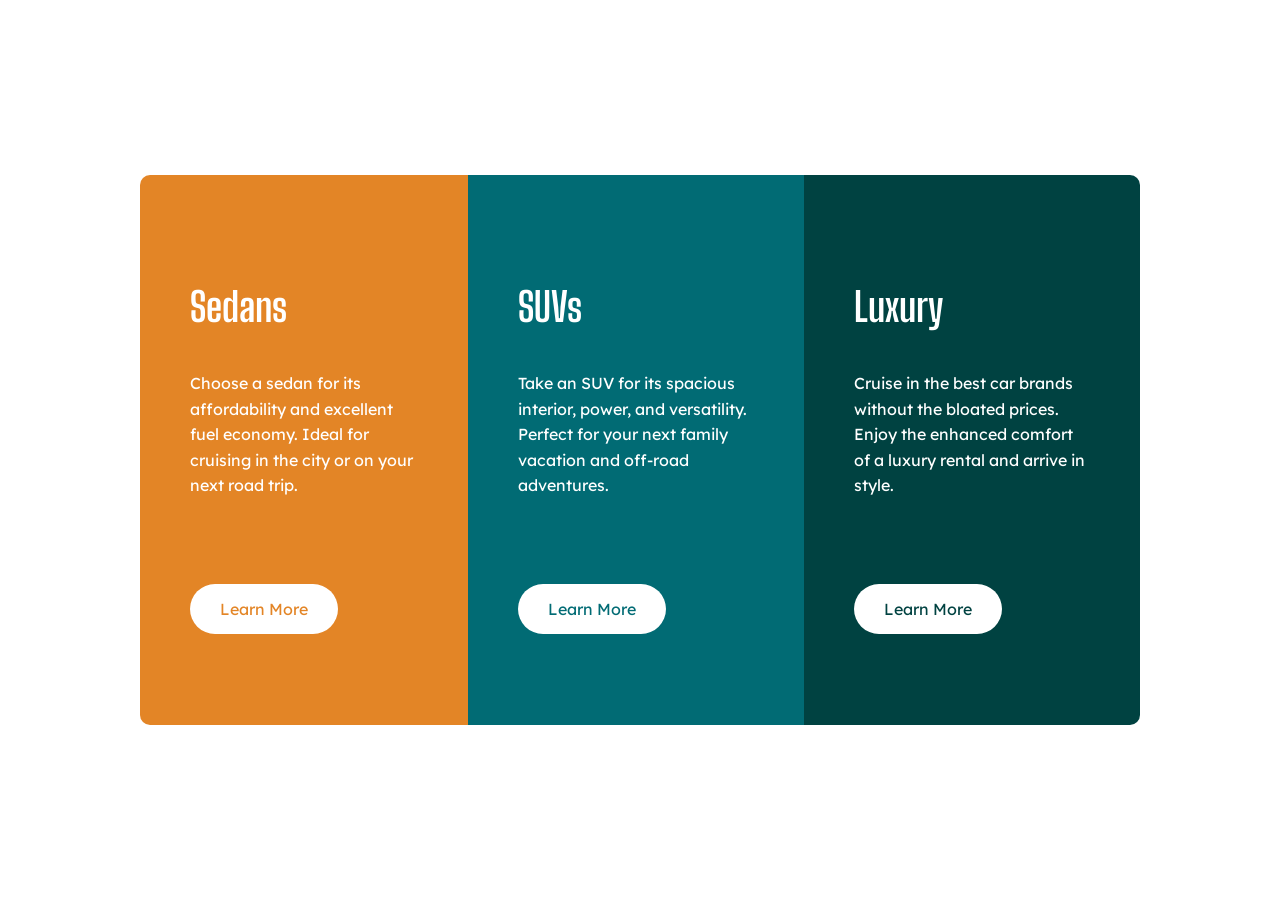
==== ThreeColumnPreview/index.html @ 04766c64 "Live example of ThreeColumnPreview" ====
<!DOCTYPE html>
<html lang="en">

<head>
  <meta charset="UTF-8">
  <meta name="viewport" content="width=device-width, initial-scale=1.0">
  <!-- displays site properly based on user's device -->

  <link rel="icon" type="image/png" sizes="32x32" href="./images/favicon-32x32.png">

  <title>Frontend Mentor | 3-column preview card component</title>

  <link rel="stylesheet" href="style.css">
  <link rel="preconnect" href="https://fonts.googleapis.com">
  <link rel="preconnect" href="https://fonts.gstatic.com" crossorigin>
  <link href="https://fonts.googleapis.com/css2?family=Big+Shoulders+Display:wght@700&family=Lexend+Deca&display=swap" rel="stylesheet">
  </style>
</head>

<body>
  <div class="container">
    <div class="orange-window">
      <img src="/images/icon-sedans.svg" alt="">
      <h1>Sedans</h1>
      <p>Choose a sedan for its affordability and excellent fuel economy. Ideal for cruising in the city
        or on your next road trip.</p>
        <a href="#">Learn More</a>
    </div>

    <div class="blue-window">
      <img src="/images/icon-suvs.svg" alt="">
      <h1>SUVs</h1>
      <p>Take an SUV for its spacious interior, power, and versatility. Perfect for your next family vacation
        and off-road adventures.</p>
        <a href="#">Learn More</a>
    </div>

    <div class="green-window">
      <img src="/images/icon-luxury.svg" alt="">
      <h1>Luxury</h1>
      <p>Cruise in the best car brands without the bloated prices. Enjoy the enhanced comfort of a luxury
        rental and arrive in style.</p>
        <a href="#">Learn More</a>
    </div>
  </div>
</body>

</html>
---- ThreeColumnPreview/style.css ----
* {
    margin: 0;
    padding: 0;
    box-sizing: border-box;
}

body {
    background-color: white;
    overflow-x: hidden;
}

h1 {
    font-family: 'Big Shoulders Display', cursive;
    font-size: 40px;
    padding: 40px 0;
}

p {
    font-family: 'Lexend Deca', sans-serif;
    font-size: 16px;    
    line-height: 1.6;
    font-weight: 400;
    margin-bottom: 100px;
}

.container {
    min-width: 1000px;
    position: absolute;
    display: flex;
    top: 50%;
    left: 50%;
    transform: translate(-50%, -50%);
    height: 550px;
    border-radius: 10px;
    color: white;
    overflow:hidden;
}

.orange-window {
    padding: 50px;
    background-color: hsl(30, 77%, 52%);
}

.blue-window {
    padding: 50px;
    background-color: hsl(185, 98%, 23%);
}

.green-window {
    padding: 50px;
    background-color: hsl(179, 100%, 13%);
}

a {  
    font-family: 'Lexend Deca', sans-serif;;
    text-decoration: none;
    color: black;
    background-color: white;
    padding: 15px 30px;
    border-radius: 40px;
}

.green-window a {
    color: hsl(179, 100%, 13%);
}

.blue-window a {
    color: hsl(185, 98%, 23%);
}

.orange-window a {
    color: hsl(30, 77%, 52%);
}

.green-window a:hover {
    background-color: hsl(179, 100%, 13%);
    border: 3px solid white;
    color: white;
}

.blue-window a:hover {
    background-color: hsl(185, 98%, 23%);
    border: 3px solid white;
    color: white;
}

.orange-window a:hover {
    background-color: hsl(30, 77%, 52%);
    border: 3px solid white;
    color: white;
}
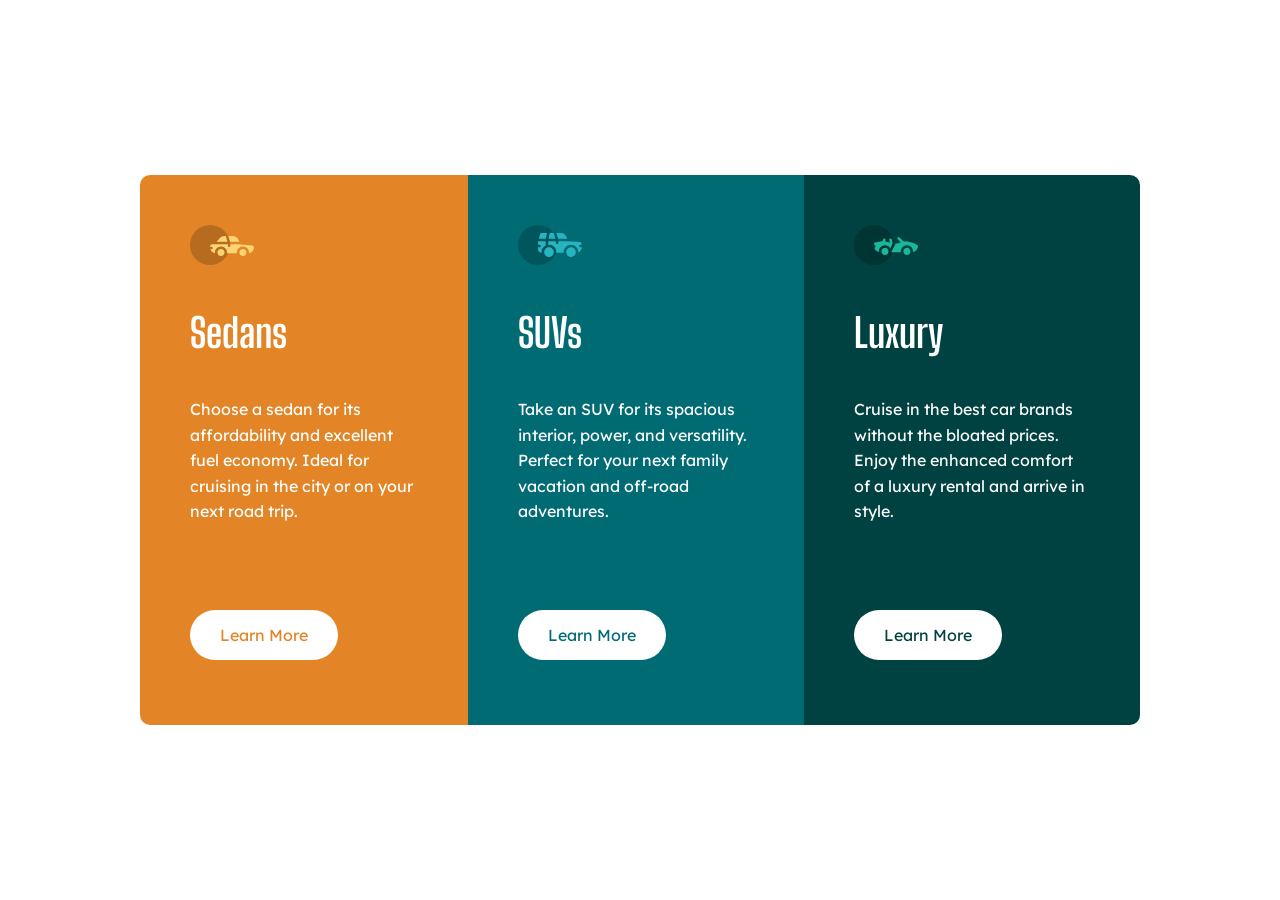
==== commit e78d2b3a: "Update index.html" ====
--- a/ThreeColumnPreview/index.html
+++ b/ThreeColumnPreview/index.html
@@ -20,7 +20,7 @@
 <body>
   <div class="container">
     <div class="orange-window">
-      <img src="/images/icon-sedans.svg" alt="">
+      <img src="./images/icon-sedans.svg" alt="">
       <h1>Sedans</h1>
       <p>Choose a sedan for its affordability and excellent fuel economy. Ideal for cruising in the city
         or on your next road trip.</p>
@@ -28,7 +28,7 @@
     </div>
 
     <div class="blue-window">
-      <img src="/images/icon-suvs.svg" alt="">
+      <img src="./images/icon-suvs.svg" alt="">
       <h1>SUVs</h1>
       <p>Take an SUV for its spacious interior, power, and versatility. Perfect for your next family vacation
         and off-road adventures.</p>
@@ -36,7 +36,7 @@
     </div>
 
     <div class="green-window">
-      <img src="/images/icon-luxury.svg" alt="">
+      <img src="./images/icon-luxury.svg" alt="">
       <h1>Luxury</h1>
       <p>Cruise in the best car brands without the bloated prices. Enjoy the enhanced comfort of a luxury
         rental and arrive in style.</p>
